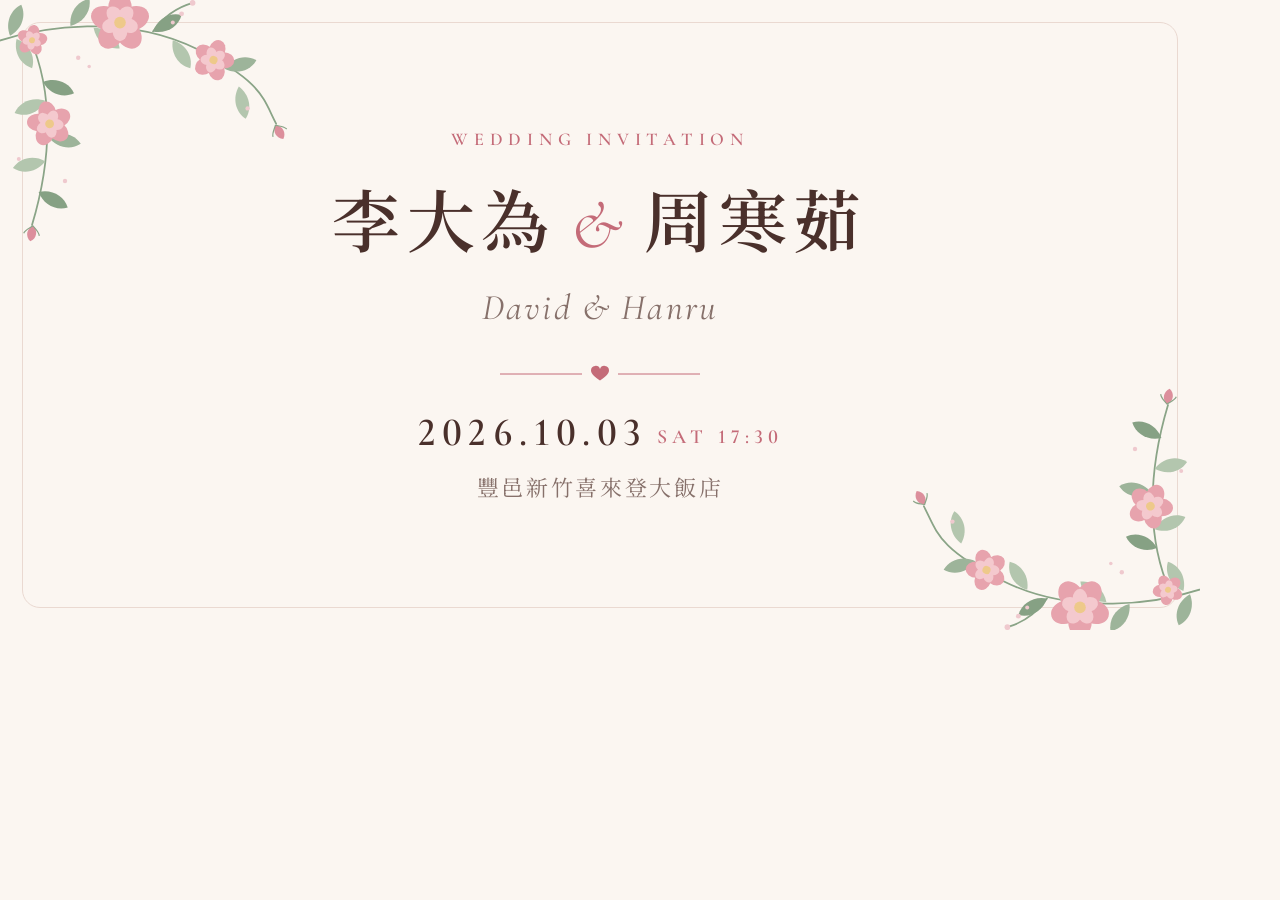
==== og.html @ 3eb8f62a "Add first version of the wedding invitation site Static single page (no build step) for GitHub Pages" ====
<!doctype html>
<!-- 分享預覽圖模板：以 1200×630 截圖成 assets/img/og-image.png（做法見 README） -->
<html lang="zh-Hant-TW">
<head>
  <meta charset="utf-8">
  <meta name="robots" content="noindex, nofollow">
  <title>OG image</title>
  <link rel="stylesheet" href="https://fonts.googleapis.com/css2?family=Cormorant+Garamond:ital,wght@0,500;0,600;1,400&amp;family=Noto+Serif+TC:wght@400;600&amp;display=block">
  <link rel="stylesheet" href="assets/css/style.css">
  <style>
    html, body { width: 1200px; height: 630px; margin: 0; overflow: hidden; }
    .card {
      position: relative;
      width: 1200px;
      height: 630px;
      display: flex;
      flex-direction: column;
      align-items: center;
      justify-content: center;
      text-align: center;
      background: var(--bg);
    }
    .card::before {
      content: "";
      position: absolute;
      inset: 22px;
      border: 1px solid var(--line);
      border-radius: 18px;
    }
    .card .floral { width: 330px; }
    .card .floral--tl { top: -6px; left: -12px; }
    .card .floral--br { right: -12px; bottom: -6px; }
    .card .eyebrow { font-size: 18px; margin-bottom: 18px; }
    .card .names { font-size: 68px; }
    .card .names-en { font-size: 36px; }
    .card .divider { width: 200px; margin: 22px auto; }
    .card .hero-date { font-size: 40px; }
    .card .hero-venue { font-size: 22px; margin-top: 8px; }
  </style>
</head>
<body>
  <div class="card">
    <img class="floral floral--tl" src="assets/img/floral.svg" alt="">
    <img class="floral floral--br" src="assets/img/floral.svg" alt="">
    <p class="eyebrow">Wedding Invitation</p>
    <h1 class="names">李大為<span class="amp">&amp;</span>周寒茹</h1>
    <p class="names-en">David &amp; Hanru</p>
    <svg class="divider" viewBox="0 0 200 20" aria-hidden="true">
      <path d="M0 10h82M118 10h82" stroke="currentColor" stroke-width="1"/>
      <path d="M100 16.5c-5-3.6-9-6.6-9-10a4.6 4.6 0 0 1 9-1.4 4.6 4.6 0 0 1 9 1.4c0 3.4-4 6.4-9 10z" fill="currentColor"/>
    </svg>
    <p class="hero-date">2026.10.03<span>SAT 17:30</span></p>
    <p class="hero-venue">豐邑新竹喜來登大飯店</p>
  </div>
</body>
</html>
---- assets/css/style.css ----
:root {
  --bg: #fbf6f1;
  --bg-alt: #f6ece6;
  --surface: #fffdfb;
  --text: #4a302b;
  --muted: #86706a;
  --rose: #c46b78;
  --rose-deep: #a4505e;
  --line: #ead9d1;
  --serif-tc: "Noto Serif TC", "Songti TC", "PMingLiU", serif;
  --serif-en: "Cormorant Garamond", "Times New Roman", serif;
  --nav-h: 56px;
  color-scheme: light;
}

* { box-sizing: border-box; }

html {
  scroll-behavior: smooth;
  scroll-padding-top: var(--nav-h);
  -webkit-text-size-adjust: 100%;
}

body {
  margin: 0;
  background: var(--bg);
  color: var(--text);
  font-family: var(--serif-tc);
  font-size: 17px;
  line-height: 1.9;
  letter-spacing: .04em;
  -webkit-font-smoothing: antialiased;
}

img, svg, iframe { display: block; max-width: 100%; }
a { color: inherit; }

/* ---------- Nav ---------- */

.nav {
  position: fixed;
  inset: 0 0 auto;
  z-index: 10;
  height: var(--nav-h);
  display: flex;
  align-items: center;
  justify-content: center;
  padding-top: env(safe-area-inset-top);
  background: rgba(251, 246, 241, .85);
  -webkit-backdrop-filter: saturate(1.4) blur(10px);
  backdrop-filter: saturate(1.4) blur(10px);
  border-bottom: 1px solid transparent;
  transition: border-color .3s;
}
.nav.is-scrolled { border-bottom-color: var(--line); }

.nav ul {
  display: flex;
  gap: clamp(.25rem, 3vw, 2.5rem);
  list-style: none;
  margin: 0;
  padding: 0 16px;
}

.nav a {
  display: flex;
  flex-direction: column;
  align-items: center;
  padding: 4px 12px;
  line-height: 1.25;
  font-size: .95rem;
  color: var(--muted);
  text-decoration: none;
  transition: color .2s;
}
.nav a small {
  font-family: var(--serif-en);
  font-style: italic;
  font-size: .78rem;
  letter-spacing: .06em;
}
.nav a:hover,
.nav a.is-active { color: var(--rose-deep); }

/* ---------- Shared ---------- */

.eyebrow {
  margin: 0 0 .75rem;
  font-family: var(--serif-en);
  font-size: .85rem;
  font-weight: 600;
  letter-spacing: .32em;
  text-transform: uppercase;
  color: var(--rose);
}

.btn {
  display: inline-flex;
  align-items: center;
  justify-content: center;
  gap: .5rem;
  min-height: 46px;
  padding: .55rem 1.4rem;
  border: 1px solid var(--rose);
  border-radius: 999px;
  background: var(--rose);
  color: #fff;
  font-size: .95rem;
  letter-spacing: .08em;
  text-decoration: none;
  transition: background .2s, border-color .2s, color .2s;
}
.btn svg { width: 18px; height: 18px; }
.btn:hover { background: var(--rose-deep); border-color: var(--rose-deep); }
.btn--ghost { background: transparent; color: var(--rose-deep); }
.btn--ghost:hover { background: var(--rose); color: #fff; }

a:focus-visible {
  outline: 2px solid var(--rose-deep);
  outline-offset: 3px;
  border-radius: 6px;
}

.actions {
  display: flex;
  flex-wrap: wrap;
  justify-content: center;
  gap: .75rem;
}

/* ---------- Hero ---------- */

.hero {
  position: relative;
  min-height: 100vh;
  min-height: 100svh;
  display: flex;
  flex-direction: column;
  align-items: center;
  justify-content: center;
  padding: calc(var(--nav-h) + 40px) 16px 88px;
  text-align: center;
  overflow: hidden;
}

/* 放 assets/img/hero.jpg 之後，在 hero section 加上 has-photo class */
.hero.has-photo {
  background:
    linear-gradient(rgba(251, 246, 241, .78), rgba(251, 246, 241, .9)),
    url("../img/hero.jpg") center / cover no-repeat;
}

.hero-inner { position: relative; z-index: 1; }

.floral {
  position: absolute;
  width: clamp(170px, 44vw, 360px);
  pointer-events: none;
  user-select: none;
}
.floral--tl { top: calc(var(--nav-h) - 4px); left: -20px; }
.floral--br { right: -20px; bottom: -8px; transform: rotate(180deg); }

.names {
  margin: 0;
  font-size: clamp(2.1rem, 9vw, 3.9rem);
  font-weight: 600;
  line-height: 1.3;
  letter-spacing: .1em;
}
.names .amp {
  margin: 0 .22em;
  font-family: var(--serif-en);
  font-style: italic;
  font-weight: 400;
  color: var(--rose);
}

.names-en {
  margin: .2rem 0 0;
  font-family: var(--serif-en);
  font-style: italic;
  font-size: clamp(1.45rem, 5.5vw, 2rem);
  letter-spacing: .06em;
  color: var(--muted);
}

.divider {
  width: 180px;
  margin: 1.5rem auto;
  color: var(--rose);
}

.hero-date {
  margin: 0;
  font-family: var(--serif-en);
  font-size: clamp(1.7rem, 7vw, 2.5rem);
  font-weight: 600;
  font-variant-numeric: lining-nums;
  letter-spacing: .16em;
  line-height: 1.3;
}
.hero-date span {
  margin-left: .5em;
  font-size: .5em;
  letter-spacing: .25em;
  color: var(--rose);
  vertical-align: middle;
}

.hero-venue {
  margin: .4rem 0 0;
  font-size: 1rem;
  letter-spacing: .12em;
  color: var(--muted);
}

.countdown {
  display: flex;
  justify-content: center;
  gap: clamp(.5rem, 3vw, 1rem);
  margin-top: 2.25rem;
}
.countdown[hidden] { display: none; }
.countdown div {
  display: flex;
  flex-direction: column;
  align-items: center;
  min-width: 66px;
  padding: .55rem .4rem .45rem;
  border: 1px solid var(--line);
  border-radius: 14px;
  background: var(--surface);
}
.countdown span {
  font-family: var(--serif-en);
  font-size: 1.9rem;
  font-weight: 600;
  font-variant-numeric: lining-nums tabular-nums;
  line-height: 1.15;
  color: var(--rose-deep);
}
.countdown small {
  font-size: .75rem;
  line-height: 1.5;
  color: var(--muted);
}

.countdown-msg {
  margin: 2.25rem 0 0;
  font-size: 1.05rem;
  letter-spacing: .12em;
  color: var(--rose-deep);
}

.scroll-cue {
  position: absolute;
  bottom: 20px;
  left: 50%;
  z-index: 1;
  width: 40px;
  height: 40px;
  margin-left: -20px;
  color: var(--rose);
  animation: bob 2.4s ease-in-out infinite;
}
@keyframes bob {
  0%, 100% { transform: translateY(0); }
  50% { transform: translateY(6px); }
}

/* ---------- Sections ---------- */

.section {
  padding: 88px 16px;
  text-align: center;
}
.section--alt { background: var(--bg-alt); }
.section > div { max-width: 640px; margin: 0 auto; }

.section h2 {
  margin: 0 0 2rem;
  font-size: clamp(1.6rem, 6vw, 2.1rem);
  font-weight: 600;
  letter-spacing: .2em;
  line-height: 1.4;
}
.section h2::after {
  content: "";
  display: block;
  width: 40px;
  height: 1px;
  margin: 1rem auto 0;
  background: var(--rose);
}

/* Invitation */
.invite p { margin: 0 0 1.25rem; }

.verse {
  margin: 2.5rem auto 0;
  padding: 1.75rem 0;
  border-top: 1px solid var(--line);
  border-bottom: 1px solid var(--line);
  font-size: 1rem;
  line-height: 2;
  color: var(--muted);
}
.verse cite {
  display: block;
  margin-top: .75rem;
  font-size: .85rem;
  font-style: normal;
  letter-spacing: .12em;
  color: var(--rose);
}

/* When */
.big-date {
  margin: 0 0 1.75rem;
  font-size: clamp(1.35rem, 5.5vw, 1.75rem);
  font-weight: 600;
  letter-spacing: .12em;
  line-height: 1.5;
}
.big-date span {
  display: block;
  margin-top: .25rem;
  font-size: .95rem;
  font-weight: 400;
  letter-spacing: .08em;
  color: var(--muted);
}

.timeline {
  max-width: 340px;
  margin: 0 auto 2.5rem;
  padding: 0;
  list-style: none;
  text-align: left;
}
.timeline li {
  display: grid;
  grid-template-columns: 5.25rem 1fr;
  align-items: center;
  gap: 1rem;
  padding: 1rem 0;
  border-bottom: 1px dashed var(--line);
}
.timeline li:last-child { border-bottom: 0; }
.timeline time {
  font-family: var(--serif-en);
  font-size: 1.85rem;
  font-weight: 600;
  font-variant-numeric: lining-nums;
  line-height: 1;
  color: var(--rose-deep);
}
.timeline strong {
  display: block;
  font-size: 1.1rem;
  font-weight: 600;
  letter-spacing: .12em;
  line-height: 1.5;
}
.timeline div span {
  font-family: var(--serif-en);
  font-style: italic;
  font-size: 1rem;
  color: var(--muted);
}

/* Where */
.venue-name {
  margin: 0;
  font-size: clamp(1.3rem, 5.2vw, 1.6rem);
  font-weight: 600;
  letter-spacing: .12em;
  line-height: 1.5;
}
.venue-name span {
  display: block;
  font-family: var(--serif-en);
  font-style: italic;
  font-size: 1.1rem;
  font-weight: 400;
  letter-spacing: .06em;
  color: var(--muted);
}

.venue-hall {
  display: inline-block;
  margin: 1.25rem 0 .5rem;
  padding: .25rem 1.1rem;
  border: 1px solid var(--rose);
  border-radius: 999px;
  font-size: 1rem;
  letter-spacing: .12em;
  color: var(--rose-deep);
}

address {
  margin-bottom: 1.75rem;
  font-size: .95rem;
  font-style: normal;
  color: var(--muted);
}

.map {
  aspect-ratio: 4 / 3;
  margin-bottom: 1.75rem;
  overflow: hidden;
  border: 1px solid var(--line);
  border-radius: 16px;
  background: var(--surface);
}
.map iframe { width: 100%; height: 100%; border: 0; }

/* Info */
.info-list {
  display: grid;
  gap: 1rem;
  margin: 0;
  padding: 0;
  list-style: none;
  text-align: left;
}
.info-list li {
  display: grid;
  grid-template-columns: 44px 1fr;
  align-items: start;
  gap: 1rem;
  padding: 1.25rem;
  border: 1px solid var(--line);
  border-radius: 16px;
  background: var(--surface);
}
.info-list svg { width: 44px; height: 44px; color: var(--rose); }
.info-list h3 {
  margin: 0;
  font-size: 1.05rem;
  font-weight: 600;
  letter-spacing: .1em;
  line-height: 1.6;
}
.info-list h3 span {
  margin-left: .5em;
  font-family: var(--serif-en);
  font-style: italic;
  font-weight: 400;
  letter-spacing: .04em;
  color: var(--muted);
}
.info-list p {
  margin: .25rem 0 0;
  font-size: .95rem;
  line-height: 1.8;
  color: var(--muted);
}

/* Footer */
.footer {
  padding: 56px 16px calc(64px + env(safe-area-inset-bottom));
  border-top: 1px solid var(--line);
  text-align: center;
  color: var(--muted);
}
.footer p { margin: .25rem 0; font-size: .9rem; letter-spacing: .12em; }
.footer .sig {
  font-family: var(--serif-en);
  font-style: italic;
  font-size: 1.7rem;
  letter-spacing: .04em;
  color: var(--text);
}

/* ---------- Motion ---------- */

.js .reveal {
  opacity: 0;
  transform: translateY(18px);
  transition: opacity .8s ease, transform .8s ease;
}
.js .reveal.is-visible { opacity: 1; transform: none; }

@media (prefers-reduced-motion: reduce) {
  html { scroll-behavior: auto; }
  .scroll-cue { animation: none; }
  .js .reveal { opacity: 1; transform: none; transition: none; }
}
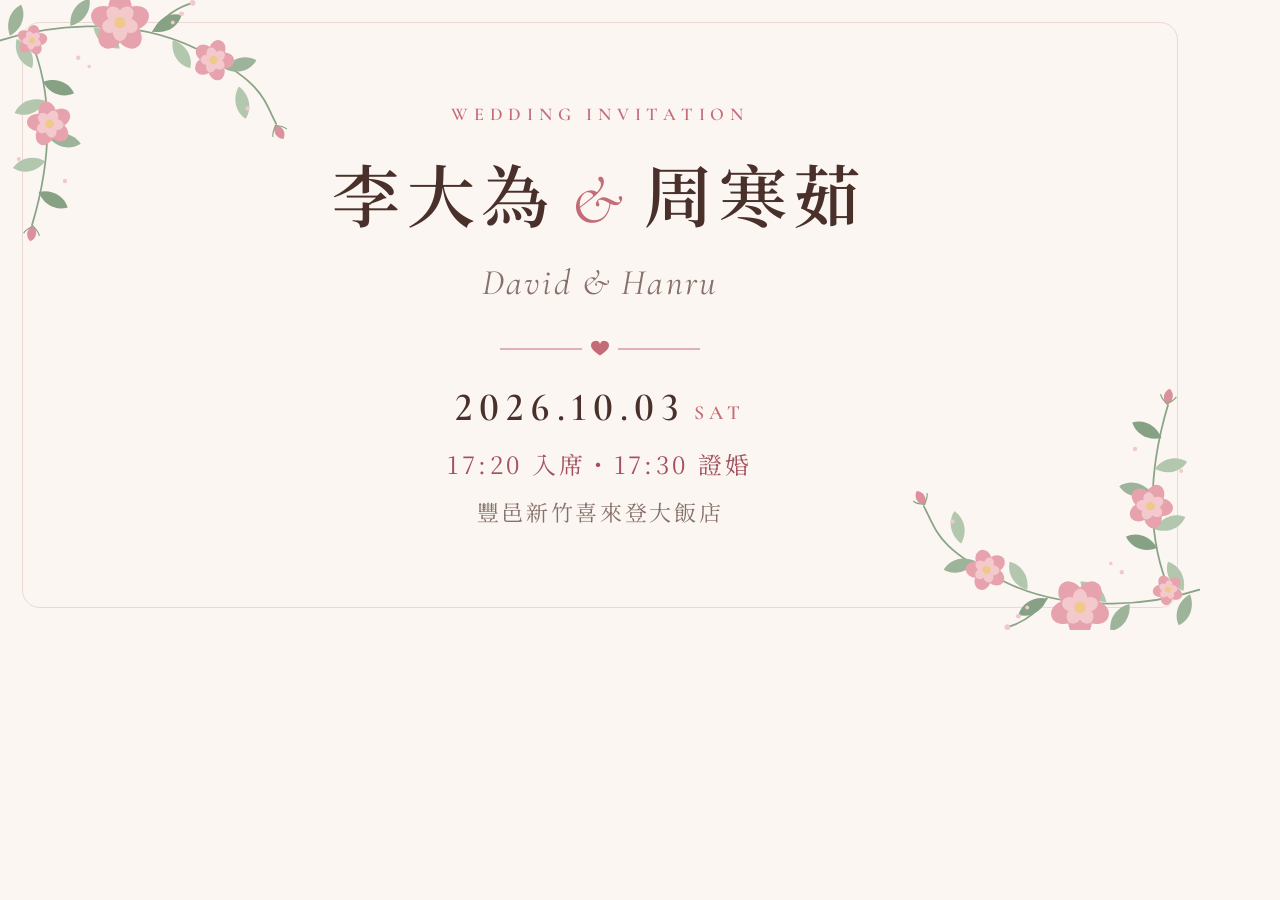
==== commit f060cdab: "Move schedule earlier: seated 17:20, ceremony 17:30, dinner 18:10 Ceremony runs about 40 minutes bef" ====
--- a/og.html
+++ b/og.html
@@ -35,7 +35,8 @@
     .card .names-en { font-size: 36px; }
     .card .divider { width: 200px; margin: 22px auto; }
     .card .hero-date { font-size: 40px; }
-    .card .hero-venue { font-size: 22px; margin-top: 8px; }
+    .card .hero-time { font-size: 24px; margin-top: 8px; }
+    .card .hero-venue { font-size: 22px; margin-top: 4px; }
   </style>
 </head>
 <body>
@@ -49,7 +50,8 @@
       <path d="M0 10h82M118 10h82" stroke="currentColor" stroke-width="1"/>
       <path d="M100 16.5c-5-3.6-9-6.6-9-10a4.6 4.6 0 0 1 9-1.4 4.6 4.6 0 0 1 9 1.4c0 3.4-4 6.4-9 10z" fill="currentColor"/>
     </svg>
-    <p class="hero-date">2026.10.03<span>SAT 17:30</span></p>
+    <p class="hero-date">2026.10.03<span>SAT</span></p>
+    <p class="hero-time">17:20 入席・17:30 證婚</p>
     <p class="hero-venue">豐邑新竹喜來登大飯店</p>
   </div>
 </body>
--- a/assets/css/style.css
+++ b/assets/css/style.css
@@ -110,6 +110,7 @@
   text-decoration: none;
   transition: background .2s, border-color .2s, color .2s;
 }
+button.btn { font-family: inherit; cursor: pointer; }
 .btn svg { width: 18px; height: 18px; }
 .btn:hover { background: var(--rose-deep); border-color: var(--rose-deep); }
 .btn--ghost { background: transparent; color: var(--rose-deep); }
@@ -208,6 +209,13 @@
   vertical-align: middle;
 }
 
+.hero-time {
+  margin: .5rem 0 0;
+  font-size: 1.05rem;
+  letter-spacing: .14em;
+  color: var(--rose-deep);
+}
+
 .hero-venue {
   margin: .4rem 0 0;
   font-size: 1rem;
@@ -334,7 +342,7 @@
 
 .timeline {
   max-width: 340px;
-  margin: 0 auto 2.5rem;
+  margin: 0 auto 1.25rem;
   padding: 0;
   list-style: none;
   text-align: left;
@@ -367,6 +375,12 @@
   font-family: var(--serif-en);
   font-style: italic;
   font-size: 1rem;
+  color: var(--muted);
+}
+
+.timeline-note {
+  margin: 0 0 2rem;
+  font-size: .92rem;
   color: var(--muted);
 }
 
@@ -473,6 +487,9 @@
   letter-spacing: .04em;
   color: var(--text);
 }
+.keepsake { margin-top: 1.75rem; }
+
+.print-only { display: none; }
 
 /* ---------- Motion ---------- */
 
@@ -488,3 +505,116 @@
   .scroll-cue { animation: none; }
   .js .reveal { opacity: 1; transform: none; transition: none; }
 }
+
+/* ---------- Print：排成一張 A4 ---------- */
+
+@page { size: A4 portrait; margin: 0; }
+
+@media print {
+  :root { --bg: #fff; --bg-alt: #fff; --surface: #fff; }
+
+  body {
+    padding: 14mm 20mm 0;
+    background: #fff;
+    font-size: 10.5pt;
+    line-height: 1.7;
+  }
+  body::before {
+    content: "";
+    position: fixed;
+    inset: 7mm;
+    border: .5pt solid var(--line);
+    border-radius: 4mm;
+  }
+
+  .nav, .countdown, .countdown-msg, .scroll-cue, .map, .actions,
+  .section .eyebrow { display: none !important; }
+  .print-only { display: block; }
+  .js .reveal { opacity: 1 !important; transform: none !important; transition: none !important; }
+
+  main {
+    display: grid;
+    grid-template-columns: 1fr 1fr;
+    column-gap: 8mm;
+  }
+  .hero, .invite, .info { grid-column: 1 / -1; }
+
+  /* Hero */
+  .hero { position: static; min-height: 0; padding: 0; overflow: visible; }
+  .floral { position: fixed; width: 52mm; }
+  .floral--tl { top: 0; left: 0; }
+  .floral--br { right: 0; bottom: 0; }
+  .eyebrow { margin-bottom: 1.5mm; font-size: 8pt; }
+  .names { font-size: 30pt; }
+  .names-en { font-size: 16pt; }
+  .divider { width: 40mm; margin: 2.5mm auto; }
+  .hero-date { font-size: 20pt; }
+  .hero-time { margin-top: 1mm; font-size: 11pt; }
+  .hero-venue { margin-top: .5mm; font-size: 10pt; }
+
+  /* Sections */
+  .section { padding: 0; margin-top: 6mm; }
+  .section h2 { margin-bottom: 3mm; font-size: 13pt; }
+  .section h2::after { width: 8mm; margin-top: 1.5mm; }
+
+  .invite br { display: none; }
+  .invite p { margin: 0 0 1mm; }
+  .verse { margin-top: 3mm; padding: 2.5mm 0; font-size: 9.5pt; line-height: 1.8; }
+  .verse cite { margin-top: .5mm; font-size: 8pt; }
+
+  .big-date { margin-bottom: 1mm; font-size: 12pt; }
+  .big-date span { margin-top: 0; font-size: 9pt; }
+  .timeline {
+    display: grid;
+    grid-template-columns: repeat(3, 1fr);
+    max-width: none;
+    margin: 1.5mm 0 0;
+  }
+  .timeline li {
+    grid-template-columns: 1fr;
+    gap: .8mm;
+    padding: 1mm 0;
+    border-bottom: 0;
+    text-align: center;
+  }
+  .timeline li + li { border-left: .5pt dashed var(--line); }
+  .timeline time { font-size: 14pt; }
+  .timeline strong { font-size: 10pt; line-height: 1.4; }
+  .timeline div span { font-size: 8.5pt; line-height: 1.3; }
+  .timeline-note { margin: 1.5mm 0 0; font-size: 8.5pt; }
+
+  .venue-name { font-size: 12pt; }
+  .venue-name span { font-size: 9.5pt; }
+  .venue-hall { margin: 2.5mm 0 1.5mm; padding: .6mm 4mm; font-size: 9.5pt; }
+  address { margin-bottom: 0; font-size: 9pt; }
+
+  .info-list { grid-template-columns: repeat(3, 1fr); gap: 4mm; }
+  .info-list li {
+    grid-template-columns: 1fr;
+    justify-items: center;
+    gap: 1mm;
+    padding: 3mm;
+    border-radius: 3mm;
+    text-align: center;
+  }
+  .info-list svg { width: 8mm; height: 8mm; }
+  .info-list h3 { font-size: 10pt; }
+  .info-list h3 span { display: block; margin: 0; font-size: 9pt; line-height: 1.3; }
+  .info-list p { font-size: 8.5pt; line-height: 1.6; }
+
+  /* Footer：QR code + 署名 */
+  .footer {
+    display: flex;
+    align-items: center;
+    justify-content: center;
+    gap: 8mm;
+    padding: 7mm 0 0;
+    border: 0;
+    text-align: left;
+  }
+  .print-qr { text-align: center; }
+  .print-qr img { width: 22mm; height: 22mm; margin: 0 auto; }
+  .print-qr p { margin: 1.5mm 0 0; font-size: 7.5pt; letter-spacing: .06em; }
+  .footer p { font-size: 9pt; }
+  .footer .sig { font-size: 18pt; }
+}
